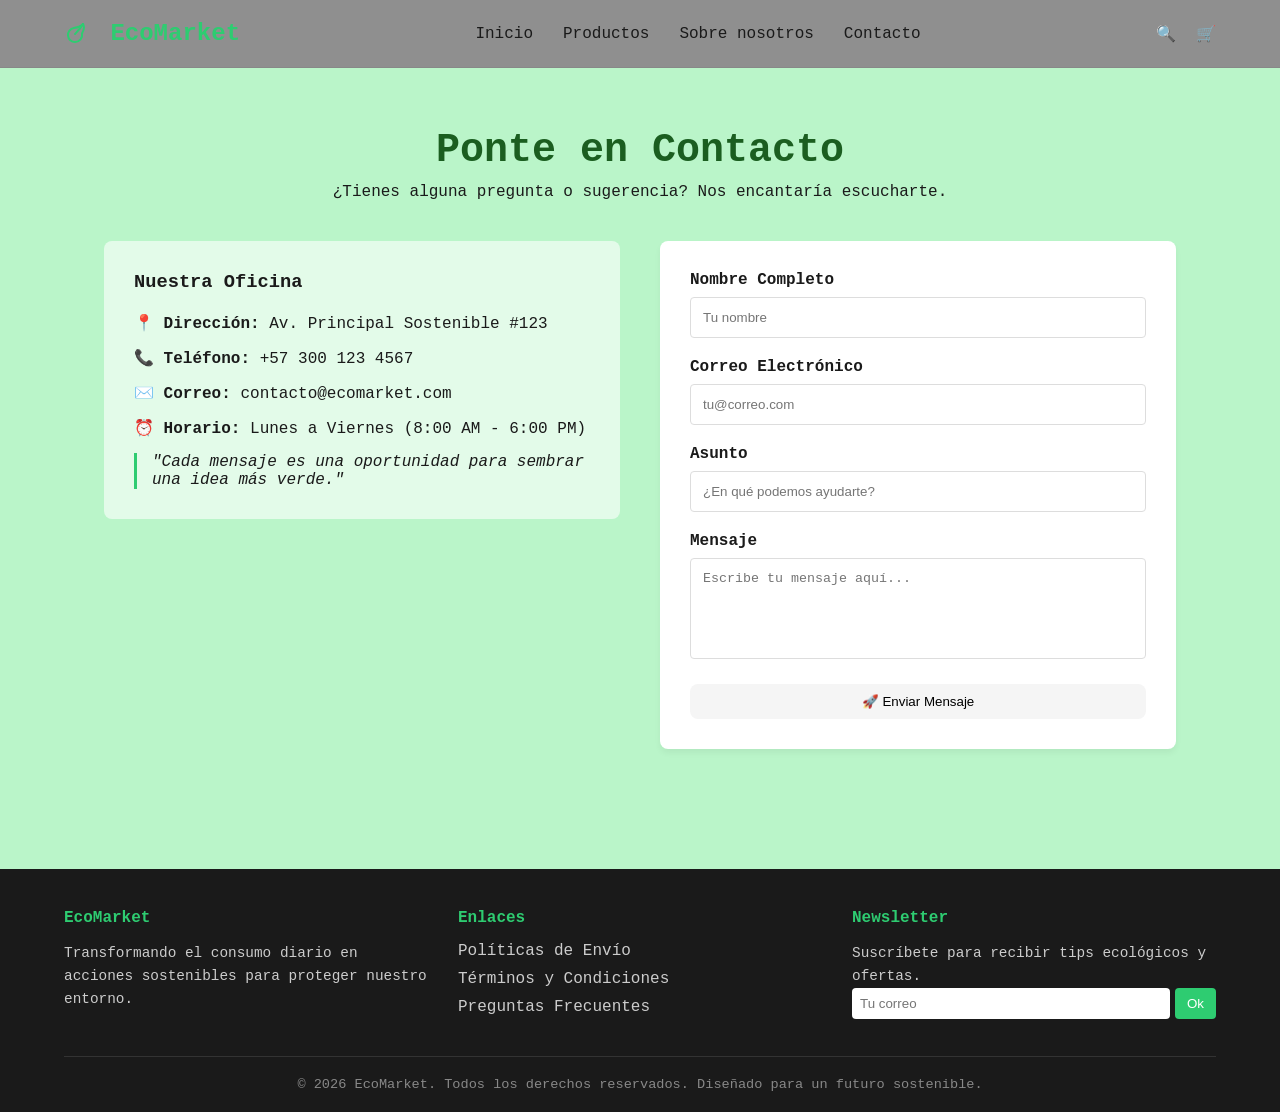
==== views/contacto.html @ 61a9893c "sobre nosotros y mas detalles" ====
<!DOCTYPE html>
<html lang="es">
<head>
    <meta charset="UTF-8">
    <meta name="viewport" content="width=device-width, initial-scale=1.0">
    <title>EcoMarket - Contacto</title>
    <link rel="stylesheet" href="../css/main.css">
    <link rel="stylesheet" href="../css/layout.css">
    <link rel="stylesheet" href="../css/components.css">
</head>
<body>


    <header class="main-header">
       
        <div class="logo">
            <svg width="24" height="24" viewBox="0 0 24 24" fill="none" stroke="currentColor" stroke-width="2" stroke-linecap="round" stroke-linejoin="round" style="color: var(--verde-principal); vertical-align: middle; margin-right: 8px;"><path d="M11 20A7 7 0 0 1 9.8 6.1C15.5 5 17 4.48 19 2c1 2 2 3.58-1 9.5A7 7 0 0 1 11 20z"></path><path d="M19 2c-2.26 4.33-5.27 7.14-8 10"></path></svg>
            <span>EcoMarket</span>
        </div>
        <nav class="nav-menu">
            <a href="../index.html" class="nav-link">Inicio</a>
            <a href="productos.html" class="nav-link">Productos</a>
            <a href="sobre-nosotros.html" class="nav-link">Sobre nosotros</a>
            <a href="contacto.html" class="nav-link">Contacto</a>
        </nav>
        <div class="header-icons">
            <span>🔍</span>
            <span>🛒</span>
        </div>
    </header>


    <main class="contact-container">
        
        <section class="contact-header">
            <h2>Ponte en Contacto</h2>
            <p>¿Tienes alguna pregunta o sugerencia? Nos encantaría escucharte.</p>
        </section>


        <div class="contact-grid">
            
      
            <div class="contact-info">
                <h3>Nuestra Oficina</h3>
                <p>📍 <strong>Dirección:</strong> Av. Principal Sostenible #123</p>
                <p>📞 <strong>Teléfono:</strong> +57 300 123 4567</p>
                <p>✉️ <strong>Correo:</strong> contacto@ecomarket.com</p>
                <p>⏰ <strong>Horario:</strong> Lunes a Viernes (8:00 AM - 6:00 PM)</p>
                
                <div class="eco-message">
                    "Cada mensaje es una oportunidad para sembrar una idea más verde."
                </div>
            </div>

            <form class="contact-form">
                <div class="form-group">
                    <label>Nombre Completo</label>
                    <input type="text" placeholder="Tu nombre" required>
                </div>

                <div class="form-group">
                    <label>Correo Electrónico</label>
                    <input type="email" placeholder="tu@correo.com" required>
                </div>

                <div class="form-group">
                    <label>Asunto</label>
                    <input type="text" placeholder="¿En qué podemos ayudarte?" required>
                </div>

                <div class="form-group">
                    <label>Mensaje</label>
                    <textarea rows="5" placeholder="Escribe tu mensaje aquí..." required></textarea>
                </div>

                <button type="submit" class="add-to-cart-btn">
                    🚀 Enviar Mensaje
                </button>
            </form>

        </div>
    </main>

    <footer class="main-footer">
        <div class="footer-grid">
            <div class="footer-brand">
                <h4>EcoMarket</h4>
                <p>Transformando el consumo diario en acciones sostenibles para proteger nuestro entorno.</p>
            </div>
            <div class="footer-links">
                <h4>Enlaces</h4>
                <ul>
                    <li><a href="#">Políticas de Envío</a></li>
                    <li><a href="#">Términos y Condiciones</a></li>
                    <li><a href="#">Preguntas Frecuentes</a></li>
                </ul>
            </div>
            <div class="footer-newsletter">
                <h4>Newsletter</h4>
                <p>Suscríbete para recibir tips ecológicos y ofertas.</p>
                <div class="newsletter-box">
                    <input type="email" placeholder="Tu correo">
                    <button type="button">Ok</button>
                </div>
            </div>
        </div>
        <div class="footer-bottom">
            © 2026 EcoMarket. Todos los derechos reservados. Diseñado para un futuro sostenible.
        </div>
    </footer>

</body>
</html>
---- css/main.css ----
* {
    margin: 0;
    padding: 0;
    box-sizing: border-box; 
}

:root {
   
    --blanco1: #ffffff;
    --blanco: #baf5c9;              
    --texto-oscuro: #1a1a1a;
    --verde-principal: #2ecc71;     
    --verde-oscuro: #1b5e20;
    --gris-claro: #f8f9fa;
    
    --fuente: 'Courier New', Courier, monospace; 
    
    --accent-green: #2ecc71; 
    --text-light: #1a1a1a;
    --text-muted: #666666;
}

body {
    font-family: var(--fuente);
    color: var(--texto-oscuro);
    background-color: var(--blanco);
    overflow-x: hidden; 
}


.main-header {
    display: flex; 
    justify-content: space-between; 
    align-items: center; 
    padding: 20px 5%;
    background-color: rgba(255, 255, 255, 0.5); 
    border-bottom: 1px solid rgba(0, 0, 0, 0.05); 
}

.nav-menu {
    display: flex;
    gap: 30px; 
}

.nav-link {
    text-decoration: none; 
    color: var(--texto-oscuro);
    font-weight: 500; 
    transition: color 0.3s ease; 
}

.nav-link:hover {
    color: var(--verde-principal); 
}

.header-icons {
    display: flex;
    gap: 20px;
    cursor: pointer; 
}
---- css/layout.css ----
.hero-banner {
    width: 100%;
    height: 50vh; 
    background-image: linear-gradient(rgba(0, 0, 0, 0.4), rgba(0, 0, 0, 0.4)), url('../img/products/Cultivo_de_cannabis1.jpg');
    background-position: center; 
    background-size: cover; 
    background-repeat: no-repeat;
    display: flex;
    align-items: center;        
    padding-left: 10%;
    -webkit-text-stroke: 0.5px white;         
}

.hero-content {
    display: flex;
    flex-direction: column;     
    align-items: flex-start;   
    max-width: 600px;           
}

.hero-badge {
    color: var(--blanco1);
    background-color: rgba(43, 255, 0, 0.2); 
    padding: 6px 16px;
    border-radius: 20px; 
    font-size: 0.85rem; 
    display: inline-block;
    margin-bottom: 20px;
}

.hero-title {
    color: var(--blanco1);
    font-size: 3.5rem; 
    font-family: 'Georgia', serif; 
    line-height: 1.2;
    margin-bottom: 20px;
}

.hero-subtitle {
    color: rgba(255, 255, 255, 0.9); 
    max-width: 500px; 
    margin-bottom: 30px;
    font-weight: bolder;
    font-size: 20px;
}

.hero-buttons {
    display: flex;
    gap: 15px; 
}

/* --- Botones del Hero --- */
.boton {
    text-decoration: none;
    padding: 12px 28px;
    border-radius: 25px; 
    font-weight: 500;
    transition: all 0.3s ease; 
}

.boton-primary {
    background-color: var(--verde-principal);
    color: var(--blanco1);
}

.boton-primary:hover {
    background-color: #27ae60; 
    transform: translateY(-2px); 
}

.boton-secondary {
    background-color: rgba(255, 255, 255, 0.1);
    color: var(--blanco1);
    border: 1px solid rgba(99, 99, 99, 0.4);
}

.boton-secondary:hover {
    background-color: rgba(255, 255, 255, 0.2);
    transform: translateY(-2px);
}


.featured-section {
    padding: 60px 10%; 
    background-color: var(--blanco);
}

.section-header {
    margin-bottom: 40px;
}

.section-header h2 {
    font-size: 2.2rem;
    font-family: 'Georgia', serif;
    margin-bottom: 5px;
}

.section-header p {
    color: #666;
}

.main-header {
    display: flex; 
    justify-content: space-between;
    align-items: center;
    padding: 20px 5%;
    background-color: rgb(143, 143, 143); 
}

.nav-menu {
    display: flex;
    flex-direction: row; 
    gap: 30px;
}


.catalog-container {
    display: flex;
    flex-direction: row; 
    gap: 40px;                    
    padding: 40px 5%;             
    align-items: flex-start;       
}

.catalog-sidebar {
    width: 250px;
    flex-shrink: 0;
}

.catalog-sidebar h3 {
    font-size: 1.1rem;
    margin-bottom: 15px;
    color: var(--texto-oscuro); 
}

.filter-group {
    display: flex;
    flex-direction: column;
    gap: 10px;
}


.catalog-content {
    flex-grow: 1;                  
    display: flex;
    flex-direction: column;
    gap: 30px;
}


.catalog-content .products-grid {
    display: grid;
    grid-template-columns: repeat(3, 1fr); 
    gap: 30px;
    width: 100%;
    align-items: start; 
}

.catalog-content .products-grid .product-card {
    display: flex;
    flex-direction: column;
    height: 100%; 
    background-color: rgba(255, 255, 255, 0.6);
    border-radius: 16px;
    overflow: hidden;
}


.lbl-filter {
    display: block;
    padding: 10px 15px;
    font-size: 1rem;
    color: var(--texto-oscuro);
    cursor: pointer;
    border-radius: 8px;
    transition: all 0.3s ease;
    width: 100%;
}

.lbl-filter:hover {
    background-color: rgba(0, 0, 0, 0.05);
    padding-left: 20px;
}


#all:checked ~ .catalog-sidebar .btn-all,
#kitchen:checked ~ .catalog-sidebar .btn-kitchen,
#zero-waste:checked ~ .catalog-sidebar .btn-zero-waste,
#personal-care:checked ~ .catalog-sidebar .btn-personal-care {
    background-color: var(--verde-principal);
    color: white;
    font-weight: bold;
}


#kitchen:checked ~ .catalog-content .products-grid .product-card:not(.kitchen) {
    display: none;
}

#zero-waste:checked ~ .catalog-content .products-grid .product-card:not(.zero-waste) {
    display: none;
}

#personal-care:checked ~ .catalog-content .products-grid .product-card:not(.personal-care) {
    display: none;
}


.about-container {
    display: flex;
    flex-direction: column;
    width: 100%;
}

.about-hero {
    width: 100%;
    padding: 40px 10%;
    background-color: rgba(20, 95, 1, 0.418); 
    display: flex;
    justify-content: center;
    text-align: center;
    border-bottom: 1px solid rgba(0, 0, 0, 0.05);
}

.about-hero-content {
    max-width: 700px;
    display: flex;
    flex-direction: column;
    align-items: center;
    gap: 15px;
}

.about-hero-content h2 {
    font-size: 2.5rem;
    color: var(--texto-oscuro);
}

.about-hero-content p {
    font-size: 1.1rem;
    color: #4a5568; 
    line-height: 1.6;
}


.asymmetric-section {
    padding: 60px 10%;
    display: flex;
    flex-direction: column;
    gap: 80px; 
}

.row-asymmetric {
    display: flex;
    flex-direction: row;
    align-items: center;
    gap: 60px;
    width: 100%;
}

.row-asymmetric.reverse {
    flex-direction: row-reverse;
}

.info-block {
    flex: 1; 
    display: flex;
    flex-direction: column;
    gap: 15px;
}

.step-number {
    font-size: 1.2rem;
    font-weight: bold;
    color: var(--verde-principal);
}

.info-block h3 {
    font-size: 2rem;
    color: var(--texto-oscuro);
}

.info-block p {
    font-size: 1rem;
    color: #4a5568;
    line-height: 1.7;
}

.image-block {
    flex: 1; 
    height: 350px;
    border-radius: 20px; 
    overflow: hidden;
    box-shadow: 0 10px 20px rgba(0, 0, 0, 0.05);
}

.image-block img {
    width: 100%;
    height: 100%;
    object-fit: cover; 
}

@media (max-width: 768px) {
    .catalog-container {
        flex-direction: column;
        gap: 20px;
        padding: 20px 4%;
    }
   
    .catalog-sidebar {
        width: 100%;
    }
   
    .filter-group {
        flex-direction: row;
        flex-wrap: wrap; 
        gap: 15px;
    }

    .catalog-content .products-grid {
        grid-template-columns: repeat(auto-fit, minmax(250px, 1fr));
        gap: 20px;
    }

    .row-asymmetric, .row-asymmetric.reverse {
        flex-direction: column;
        gap: 40px;
    }
}


.contact-container {
    padding: 60px 5%;
    max-width: 1200px;
    margin: 0 auto;
}

.contact-header {
    text-align: center;
    margin-bottom: 40px;
}

.contact-header h2 {
    font-size: 2.5rem;
    margin-bottom: 10px;
    color: var(--verde-oscuro);
}

.contact-grid {
    display: grid;
    grid-template-columns: repeat(auto-fit, minmax(300px, 1fr));
    gap: 40px;
    align-items: start;
}


.main-footer {
    background-color: var(--texto-oscuro);
    color: var(--blanco1);
    padding: 40px 5% 20px 5%;
    margin-top: 60px;
}

.footer-grid {
    display: grid;
    grid-template-columns: repeat(auto-fit, minmax(200px, 1fr));
    gap: 30px;
    margin-bottom: 30px;
}


@media (max-width: 768px) {
    

    .catalog-container {
        display: flex;
        flex-direction: column;
        gap: 20px;
        padding: 20px 3%;
    }

  
    .catalog-sidebar {
        width: 100%;
        position: static;
    }

    .filter-group {
        display: flex;
        flex-wrap: wrap;
        gap: 10px;
    }

    .lbl-filter {
        flex: 1 1 calc(50% - 10px); 
        text-align: center;
    }

   
    .products-grid {
        grid-template-columns: repeat(auto-fit, minmax(200px, 1fr));
        gap: 15px;
    }

 
    .contact-grid {
        grid-template-columns: 1fr;
        gap: 30px;
    }

    
    .footer-grid {
        grid-template-columns: 1fr;
        text-align: center;
        gap: 25px;
    }

   
    .newsletter-box {
        justify-content: center;
        max-width: 320px;
        margin: 0 auto;
    }
}


@media (max-width: 480px) {
   
    .products-grid {
        grid-template-columns: 1fr;
    }

    .lbl-filter {
        flex: 1 1 100%; 
    }
}

@media (max-width: 768px) {
   
    .hero, .hero-section, .catalog-container { 
        width: 100% !important;
        max-width: 100% !important;
        box-sizing: border-box; 
    }


    .main-header {
        width: 100%;
        box-sizing: border-box;
    }
}

@media (max-width: 768px) {
    .nav-menu {
        display: flex;
        flex-direction: column; 
        gap: 8px;
        margin-top: 10px;
    }
}

@media (max-width: 768px) {
    
  
    .testimonials-container, 
    .comunidad-grid, 
    .reviews-content { 
        display: flex !important;
        flex-direction: column !important;
        gap: 20px !important;
        width: 100% !important;
        padding: 0 10px !important;
        box-sizing: border-box; 
    }


    .testimonial-card, 
    .comunidad-card,
    .opinion-box {
        width: 100% !important;
        max-width: 100% !important;
        box-sizing: border-box;
    }
}
---- css/components.css ----
.categories-bar {
    display: flex;
    gap: 15px;
    margin-bottom: 50px;
}

.category-btn {
    background-color: transparent;
    border: 1px solid #ddd;
    padding: 8px 18px;
    border-radius: 20px;
    cursor: pointer;
    font-weight: 500;
    color: #555;
    transition: all 0.3s ease;
}

.category-btn.active, .category-btn:hover {
    background-color: var(--verde-principal);
    border-color: var(--verde-principal);
    color: var(--blanco);
}

.product-card {
    background-color: var(--blanco);
    border-radius: 12px;
    overflow: hidden; 
    border: 1px solid #f0f0f0;
    transition: transform 0.3s ease, box-shadow 0.3s ease;
}

.product-card:hover {
    transform: translateY(-5px); 
    box-shadow: 0 10px 20px rgba(0, 0, 0, 0.05); 
}

.card-image-container {
    position: relative;
    background-color: #f9f9f9;
    height: 250px;
    display: flex;
    justify-content: center;
    align-items: center;
}

.card-image-container img {
    width: 100%; 
    height: 100%; 
    object-fit: cover; 
}

.badge-best {
    position: absolute;
    top: 15px;
    left: 15px;
    background-color: #e8f8f5;
    color: var(--verde-oscuro);
    font-size: 0.7rem;
    font-weight: bold;
    padding: 4px 8px;
    border-radius: 4px;
}

.fav-btn {
    position: absolute;
    top: 15px;
    right: 15px;
    background: var(--blanco);
    border: none;
    width: 35px;
    height: 35px;
    border-radius: 50%;
    cursor: pointer;
    box-shadow: 0 2px 5px rgba(0,0,0,0.1);
}


.card-info {
    padding: 20px;
}

.card-title-price {
    display: flex;
    justify-content: space-between;
    align-items: flex-start;
    margin-bottom: 10px;
}

.card-title-price h3 {
    font-size: 1.1rem;
    font-weight: 600;
}

.price {
    color: var(--verde-oscuro);
    font-weight: bold;
    font-size: 1.1rem;
}

.card-description {
    font-size: 0.9rem;
    color: #666;
    margin-bottom: 20px;
    line-height: 1.4;
}

.add-to-cart-btn {
    width: 100%;
    background-color: #f5f5f5;
    border: none;
    padding: 10px;
    border-radius: 8px;
    cursor: pointer;
    font-weight: 500;
    transition: background-color 0.2s;
}

.add-to-cart-btn:hover {
    background-color: #e0e0e0;
}


.logo {
    font-size: 1.5rem;
    font-weight: bold;
    color: var(--accent-green); 
    text-decoration: none;
}

.nav-link {
    color: var(--text-light);   
    text-decoration: none;     
    font-weight: 500;
    transition: color 0.3s ease; 
}

.nav-link:hover {
    color: var(--accent-green); 
}

.header-icons {
    display: flex;
    gap: 20px;
    color: var(--text-light);
    cursor: pointer;
}


.testimonials-section {
    padding: 60px 10%;
    display: flex;
    flex-direction: column;
    gap: 40px;
    background-color: rgba(0, 0, 0, 0.02); 
}

.testimonials-header {
    text-align: center;
}

.testimonials-header h2 {
    font-size: 2rem;
    color: var(--texto-oscuro);
    margin-bottom: 10px;
}

.testimonials-grid {
    display: grid;
    grid-template-columns: repeat(2, 1fr); 
    gap: 30px;
}

.testimonial-card {
    background-color: rgba(255, 255, 255, 0.61); 
    padding: 30px;
    border-radius: 16px;
    border-left: 4px solid var(--verde-principal); 
    margin: 0;
}

.testimonial-text {
    font-style: italic;
    color: #2d3748;
    line-height: 1.6;
    margin-bottom: 15px;
}

.testimonial-author {
    font-weight: bold;
    color: var(--texto-oscuro);
    font-style: normal;
    display: block;
}

/* COMPONENTES DE CONTACTO */
.contact-info {
    background-color: rgba(255, 255, 255, 0.6);
    padding: 30px;
    border-radius: 8px;
}

.contact-info h3 {
    margin-bottom: 20px;
    color: var(--texto-oscuro);
}

.contact-info p {
    margin-bottom: 15px;
}

.eco-message {
    border-left: 3px solid var(--verde-principal);
    padding-left: 15px;
    font-style: italic;
}

.contact-form {
    background-color: var(--blanco1);
    padding: 30px;
    border-radius: 8px;
    box-shadow: 0 4px 6px rgba(0,0,0,0.05);
}

.form-group {
    margin-bottom: 20px;
}

.form-group label {
    display: block;
    margin-bottom: 8px;
    font-weight: bold;
}

.form-group input,
.form-group textarea {
    width: 100%;
    padding: 12px;
    border: 1px solid #ddd;
    border-radius: 4px;
}

.form-group textarea {
    resize: none;
}

/* COMPONENTES DEL FOOTER */
.footer-brand h4,
.footer-links h4,
.footer-newsletter h4 {
    color: var(--verde-principal);
    margin-bottom: 15px;
}

.footer-brand p,
.footer-newsletter p {
    font-size: 0.9rem;
    line-height: 1.6;
    color: #ccc;
}

.footer-links ul {
    list-style: none;
}

.footer-links li {
    margin-bottom: 10px;
}

.footer-links a {
    color: #ccc;
    text-decoration: none;
}

.newsletter-box {
    display: flex;
    gap: 5px;
}

.newsletter-box input {
    padding: 8px;
    border: none;
    border-radius: 4px;
    flex: 1;
}

.newsletter-box button {
    background-color: var(--verde-principal);
    color: white;
    border: none;
    padding: 8px 12px;
    border-radius: 4px;
    cursor: pointer;
}

.footer-bottom {
    text-align: center;
    border-top: 1px solid #333;
    padding-top: 20px;
    font-size: 0.85rem;
    color: #888;
}

/* ==========================================
   MEDIA QUERIES - RESPONSIVE (COMPONENTES)
   ========================================== */

   @media (max-width: 768px) {
    
    /* Ajustes del Header Global */
    .main-header {
        flex-direction: column;
        gap: 15px;
        padding: 15px 5%;
        text-align: center;
    }

    /* El menú de navegación se distribuye mejor */
    .nav-menu {
        gap: 15px;
        flex-wrap: wrap;
        justify-content: center;
    }

    .nav-link {
        font-size: 0.95rem;
    }

    /* Títulos un poco más pequeños en móvil para que no rompan línea feo */
    .catalog-header h2, 
    .contact-header h2 {
        font-size: 1.8rem;
    }

    /* Tarjetas de producto más compactas */
    .card-info {
        padding: 15px;
    }

    .card-title-price h3 {
        font-size: 1.1rem;
    }
}
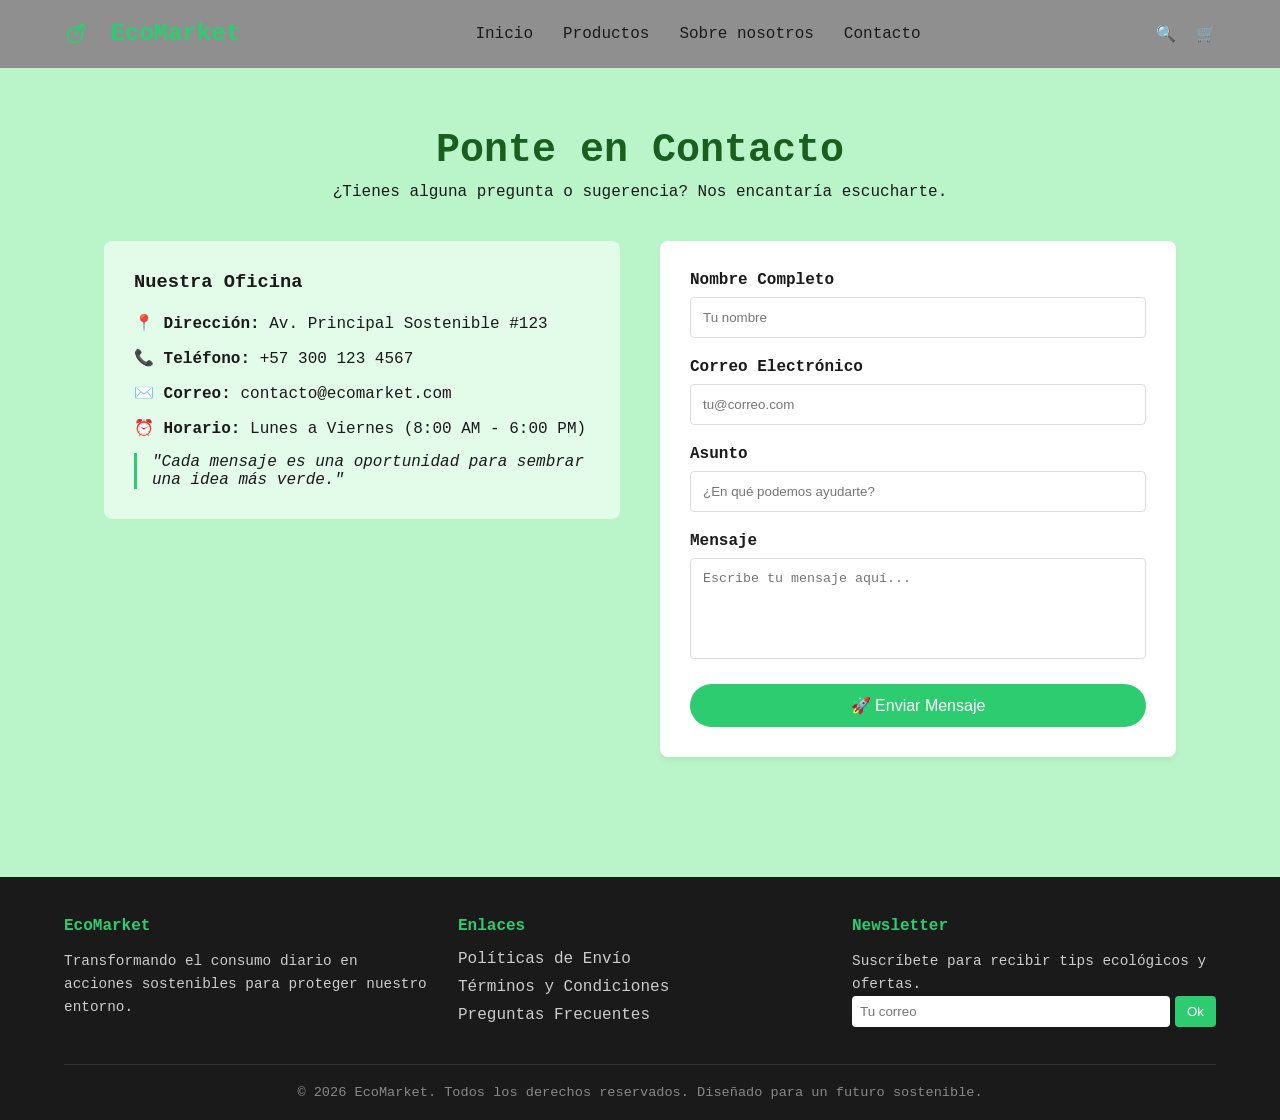
==== commit 508f7cee: "extra commit" ====
--- a/views/contacto.html
+++ b/views/contacto.html
@@ -7,12 +7,11 @@
     <link rel="stylesheet" href="../css/main.css">
     <link rel="stylesheet" href="../css/layout.css">
     <link rel="stylesheet" href="../css/components.css">
+    <link rel="stylesheet" href="../css/animations.css">
 </head>
 <body>
 
-
     <header class="main-header">
-       
         <div class="logo">
             <svg width="24" height="24" viewBox="0 0 24 24" fill="none" stroke="currentColor" stroke-width="2" stroke-linecap="round" stroke-linejoin="round" style="color: var(--verde-principal); vertical-align: middle; margin-right: 8px;"><path d="M11 20A7 7 0 0 1 9.8 6.1C15.5 5 17 4.48 19 2c1 2 2 3.58-1 9.5A7 7 0 0 1 11 20z"></path><path d="M19 2c-2.26 4.33-5.27 7.14-8 10"></path></svg>
             <span>EcoMarket</span>
@@ -24,11 +23,10 @@
             <a href="contacto.html" class="nav-link">Contacto</a>
         </nav>
         <div class="header-icons">
-            <span>🔍</span>
-            <span>🛒</span>
+            <a href="#newsletter-foot" title="Buscar" style="text-decoration: none;"><span>🔍</span></a>
+            <a href="contacto.html" title="Carrito" style="text-decoration: none;"><span>🛒</span></a>
         </div>
     </header>
-
 
     <main class="contact-container">
         
@@ -37,10 +35,8 @@
             <p>¿Tienes alguna pregunta o sugerencia? Nos encantaría escucharte.</p>
         </section>
 
-
         <div class="contact-grid">
             
-      
             <div class="contact-info">
                 <h3>Nuestra Oficina</h3>
                 <p>📍 <strong>Dirección:</strong> Av. Principal Sostenible #123</p>
@@ -53,7 +49,7 @@
                 </div>
             </div>
 
-            <form class="contact-form">
+            <form class="contact-form" action="#" method="POST">
                 <div class="form-group">
                     <label>Nombre Completo</label>
                     <input type="text" placeholder="Tu nombre" required>
@@ -74,7 +70,7 @@
                     <textarea rows="5" placeholder="Escribe tu mensaje aquí..." required></textarea>
                 </div>
 
-                <button type="submit" class="add-to-cart-btn">
+                <button type="submit" class="boton boton-primary" style="width: 100%; border: none; cursor: pointer; font-size: 1rem;">
                     🚀 Enviar Mensaje
                 </button>
             </form>
@@ -96,13 +92,13 @@
                     <li><a href="#">Preguntas Frecuentes</a></li>
                 </ul>
             </div>
-            <div class="footer-newsletter">
+            <div class="footer-newsletter" id="newsletter-foot">
                 <h4>Newsletter</h4>
                 <p>Suscríbete para recibir tips ecológicos y ofertas.</p>
-                <div class="newsletter-box">
-                    <input type="email" placeholder="Tu correo">
-                    <button type="button">Ok</button>
-                </div>
+                <form class="newsletter-box" action="#" method="GET">
+                    <input type="email" placeholder="Tu correo" required>
+                    <button type="submit">Ok</button>
+                </form>
             </div>
         </div>
         <div class="footer-bottom">
--- a/css/layout.css
+++ b/css/layout.css
@@ -50,7 +50,7 @@
     gap: 15px; 
 }
 
-/* --- Botones del Hero --- */
+
 .boton {
     text-decoration: none;
     padding: 12px 28px;
@@ -81,25 +81,6 @@
 }
 
 
-.featured-section {
-    padding: 60px 10%; 
-    background-color: var(--blanco);
-}
-
-.section-header {
-    margin-bottom: 40px;
-}
-
-.section-header h2 {
-    font-size: 2.2rem;
-    font-family: 'Georgia', serif;
-    margin-bottom: 5px;
-}
-
-.section-header p {
-    color: #666;
-}
-
 .main-header {
     display: flex; 
     justify-content: space-between;
@@ -115,6 +96,26 @@
 }
 
 
+.featured-section {
+    padding: 60px 10%; 
+    background-color: var(--blanco);
+}
+
+.section-header {
+    margin-bottom: 40px;
+}
+
+.section-header h2 {
+    font-size: 2.2rem;
+    font-family: 'Georgia', serif;
+    margin-bottom: 5px;
+}
+
+.section-header p {
+    color: #666;
+}
+
+
 .catalog-container {
     display: flex;
     flex-direction: row; 
@@ -139,33 +140,6 @@
     flex-direction: column;
     gap: 10px;
 }
-
-
-.catalog-content {
-    flex-grow: 1;                  
-    display: flex;
-    flex-direction: column;
-    gap: 30px;
-}
-
-
-.catalog-content .products-grid {
-    display: grid;
-    grid-template-columns: repeat(3, 1fr); 
-    gap: 30px;
-    width: 100%;
-    align-items: start; 
-}
-
-.catalog-content .products-grid .product-card {
-    display: flex;
-    flex-direction: column;
-    height: 100%; 
-    background-color: rgba(255, 255, 255, 0.6);
-    border-radius: 16px;
-    overflow: hidden;
-}
-
 
 .lbl-filter {
     display: block;
@@ -183,6 +157,30 @@
     padding-left: 20px;
 }
 
+.catalog-content {
+    flex-grow: 1;                  
+    display: flex;
+    flex-direction: column;
+    gap: 30px;
+}
+
+.catalog-content .products-grid {
+    display: grid;
+    grid-template-columns: repeat(3, 1fr); 
+    gap: 30px;
+    width: 100%;
+    align-items: start; 
+}
+
+.catalog-content .products-grid .product-card {
+    display: flex;
+    flex-direction: column;
+    height: 100%; 
+    background-color: rgba(255, 255, 255, 0.6);
+    border-radius: 16px;
+    overflow: hidden;
+}
+
 
 #all:checked ~ .catalog-sidebar .btn-all,
 #kitchen:checked ~ .catalog-sidebar .btn-kitchen,
@@ -193,15 +191,8 @@
     font-weight: bold;
 }
 
-
-#kitchen:checked ~ .catalog-content .products-grid .product-card:not(.kitchen) {
-    display: none;
-}
-
-#zero-waste:checked ~ .catalog-content .products-grid .product-card:not(.zero-waste) {
-    display: none;
-}
-
+#kitchen:checked ~ .catalog-content .products-grid .product-card:not(.kitchen),
+#zero-waste:checked ~ .catalog-content .products-grid .product-card:not(.zero-waste),
 #personal-care:checked ~ .catalog-content .products-grid .product-card:not(.personal-care) {
     display: none;
 }
@@ -241,7 +232,6 @@
     color: #4a5568; 
     line-height: 1.6;
 }
-
 
 .asymmetric-section {
     padding: 60px 10%;
@@ -300,34 +290,6 @@
     object-fit: cover; 
 }
 
-@media (max-width: 768px) {
-    .catalog-container {
-        flex-direction: column;
-        gap: 20px;
-        padding: 20px 4%;
-    }
-   
-    .catalog-sidebar {
-        width: 100%;
-    }
-   
-    .filter-group {
-        flex-direction: row;
-        flex-wrap: wrap; 
-        gap: 15px;
-    }
-
-    .catalog-content .products-grid {
-        grid-template-columns: repeat(auto-fit, minmax(250px, 1fr));
-        gap: 20px;
-    }
-
-    .row-asymmetric, .row-asymmetric.reverse {
-        flex-direction: column;
-        gap: 40px;
-    }
-}
-
 
 .contact-container {
     padding: 60px 5%;
@@ -371,114 +333,78 @@
 
 @media (max-width: 768px) {
     
-
-    .catalog-container {
-        display: flex;
-        flex-direction: column;
-        gap: 20px;
-        padding: 20px 3%;
-    }
-
   
-    .catalog-sidebar {
-        width: 100%;
-        position: static;
-    }
-
-    .filter-group {
-        display: flex;
-        flex-wrap: wrap;
-        gap: 10px;
-    }
-
-    .lbl-filter {
-        flex: 1 1 calc(50% - 10px); 
-        text-align: center;
-    }
-
-   
-    .products-grid {
-        grid-template-columns: repeat(auto-fit, minmax(200px, 1fr));
-        gap: 15px;
-    }
-
- 
-    .contact-grid {
-        grid-template-columns: 1fr;
-        gap: 30px;
-    }
-
-    
-    .footer-grid {
-        grid-template-columns: 1fr;
-        text-align: center;
-        gap: 25px;
-    }
-
-   
-    .newsletter-box {
-        justify-content: center;
-        max-width: 320px;
-        margin: 0 auto;
-    }
-}
-
-
-@media (max-width: 480px) {
-   
-    .products-grid {
-        grid-template-columns: 1fr;
-    }
-
-    .lbl-filter {
-        flex: 1 1 100%; 
-    }
-}
-
-@media (max-width: 768px) {
-   
-    .hero, .hero-section, .catalog-container { 
+    .hero, .hero-section, .catalog-container, .about-hero, .main-header { 
         width: 100% !important;
         max-width: 100% !important;
         box-sizing: border-box; 
     }
 
 
-    .main-header {
-        width: 100%;
-        box-sizing: border-box;
-    }
-}
-
-@media (max-width: 768px) {
     .nav-menu {
         display: flex;
         flex-direction: column; 
         gap: 8px;
         margin-top: 10px;
     }
-}
-
-@media (max-width: 768px) {
-    
-  
-    .testimonials-container, 
-    .comunidad-grid, 
-    .reviews-content { 
+
+ 
+    .catalog-sidebar {
+        width: 100%;
+        position: static;
+    }
+
+    .filter-group {
+        display: flex;
+        flex-wrap: wrap;
+        gap: 10px;
+    }
+
+    .lbl-filter {
+        flex: 1 1 calc(50% - 10px); 
+        text-align: center;
+    }
+
+    .products-grid {
+        grid-template-columns: repeat(auto-fit, minmax(200px, 1fr)) !important;
+        gap: 15px;
+    }
+
+   
+    .row-asymmetric, .row-asymmetric.reverse {
+        flex-direction: column;
+        gap: 40px;
+    }
+
+ 
+    .contact-grid, .footer-grid, .testimonials-container, .comunidad-grid, .reviews-content {
+        grid-template-columns: 1fr !important;
         display: flex !important;
         flex-direction: column !important;
-        gap: 20px !important;
+        gap: 25px !important;
         width: 100% !important;
-        padding: 0 10px !important;
-        box-sizing: border-box; 
-    }
-
-
-    .testimonial-card, 
-    .comunidad-card,
-    .opinion-box {
+    }
+
+    .testimonial-card, .comunidad-card, .opinion-box {
         width: 100% !important;
         max-width: 100% !important;
         box-sizing: border-box;
     }
+
+    .newsletter-box {
+        justify-content: center;
+        max-width: 320px;
+        margin: 0 auto;
+    }
+}
+
+
+@media (max-width: 480px) {
+    .products-grid {
+        grid-template-columns: 1fr !important;
+    }
+
+    .lbl-filter {
+        flex: 1 1 100%; 
+    }
 }
--- a/css/components.css
+++ b/css/components.css
@@ -22,17 +22,13 @@
     color: var(--blanco);
 }
 
+
 .product-card {
     background-color: var(--blanco);
     border-radius: 12px;
     overflow: hidden; 
     border: 1px solid #f0f0f0;
-    transition: transform 0.3s ease, box-shadow 0.3s ease;
-}
-
-.product-card:hover {
-    transform: translateY(-5px); 
-    box-shadow: 0 10px 20px rgba(0, 0, 0, 0.05); 
+    
 }
 
 .card-image-container {
@@ -60,6 +56,7 @@
     font-weight: bold;
     padding: 4px 8px;
     border-radius: 4px;
+    z-index: 2;
 }
 
 .fav-btn {
@@ -73,8 +70,8 @@
     border-radius: 50%;
     cursor: pointer;
     box-shadow: 0 2px 5px rgba(0,0,0,0.1);
-}
-
+    z-index: 2;
+}
 
 .card-info {
     padding: 20px;
@@ -193,7 +190,7 @@
     display: block;
 }
 
-/* COMPONENTES DE CONTACTO */
+
 .contact-info {
     background-color: rgba(255, 255, 255, 0.6);
     padding: 30px;
@@ -244,7 +241,7 @@
     resize: none;
 }
 
-/* COMPONENTES DEL FOOTER */
+
 .footer-brand h4,
 .footer-links h4,
 .footer-newsletter h4 {
@@ -301,13 +298,9 @@
     color: #888;
 }
 
-/* ==========================================
-   MEDIA QUERIES - RESPONSIVE (COMPONENTES)
-   ========================================== */
-
-   @media (max-width: 768px) {
+
+@media (max-width: 768px) {
     
-    /* Ajustes del Header Global */
     .main-header {
         flex-direction: column;
         gap: 15px;
@@ -315,7 +308,6 @@
         text-align: center;
     }
 
-    /* El menú de navegación se distribuye mejor */
     .nav-menu {
         gap: 15px;
         flex-wrap: wrap;
@@ -326,13 +318,11 @@
         font-size: 0.95rem;
     }
 
-    /* Títulos un poco más pequeños en móvil para que no rompan línea feo */
     .catalog-header h2, 
     .contact-header h2 {
         font-size: 1.8rem;
     }
 
-    /* Tarjetas de producto más compactas */
     .card-info {
         padding: 15px;
     }
@@ -340,4 +330,10 @@
     .card-title-price h3 {
         font-size: 1.1rem;
     }
+
+
+    .testimonials-grid {
+        grid-template-columns: 1fr;
+        gap: 20px;
+    }
 }
--- a/css/animations.css
+++ b/css/animations.css
@@ -0,0 +1,41 @@
+
+@keyframes fadeInUp {
+    from {
+        opacity: 0;
+        transform: translateY(20px);
+    }
+    to {
+        opacity: 1;
+        transform: translateY(0);
+    }
+}
+
+.product-card {
+
+    animation: fadeInUp 1.6s ease backwards;
+
+    transition: transform 0.3s cubic-bezier(0.25, 0.46, 0.45, 0.94), box-shadow 0.3s ease;
+}
+
+.product-card:hover {
+    transform: translateY(-8px);
+    box-shadow: 0 12px 20px rgba(0, 0, 0, 0.1);
+}
+
+
+.add-to-cart-btn, .boton {
+    transition: background-color 0.25s ease, transform 0.2s ease;
+}
+
+.add-to-cart-btn:hover, .boton:hover {
+    transform: scale(1.03);
+}
+
+
+.fav-btn, .fav-btn-label {
+    transition: transform 0.2s ease, color 0.2s ease;
+}
+
+.fav-btn:hover, .fav-btn-label:hover {
+    transform: scale(1.2);
+}
